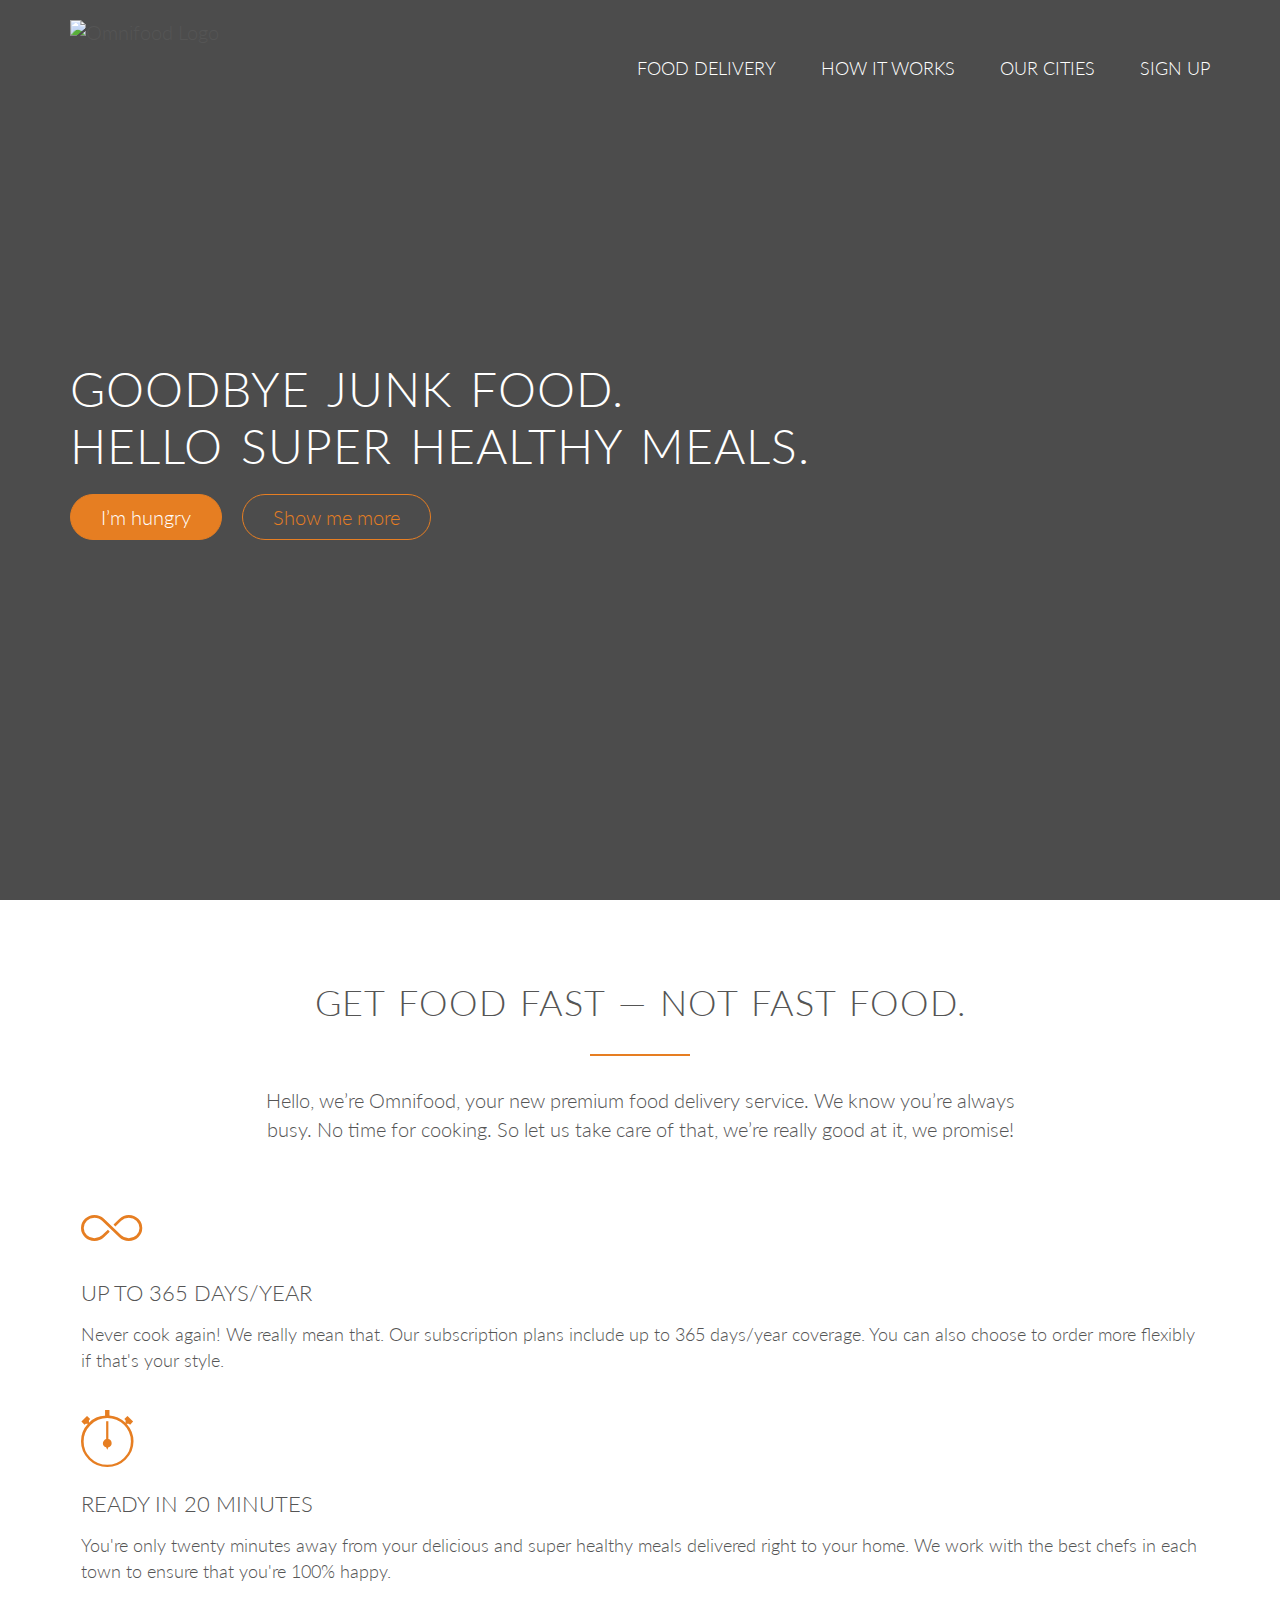
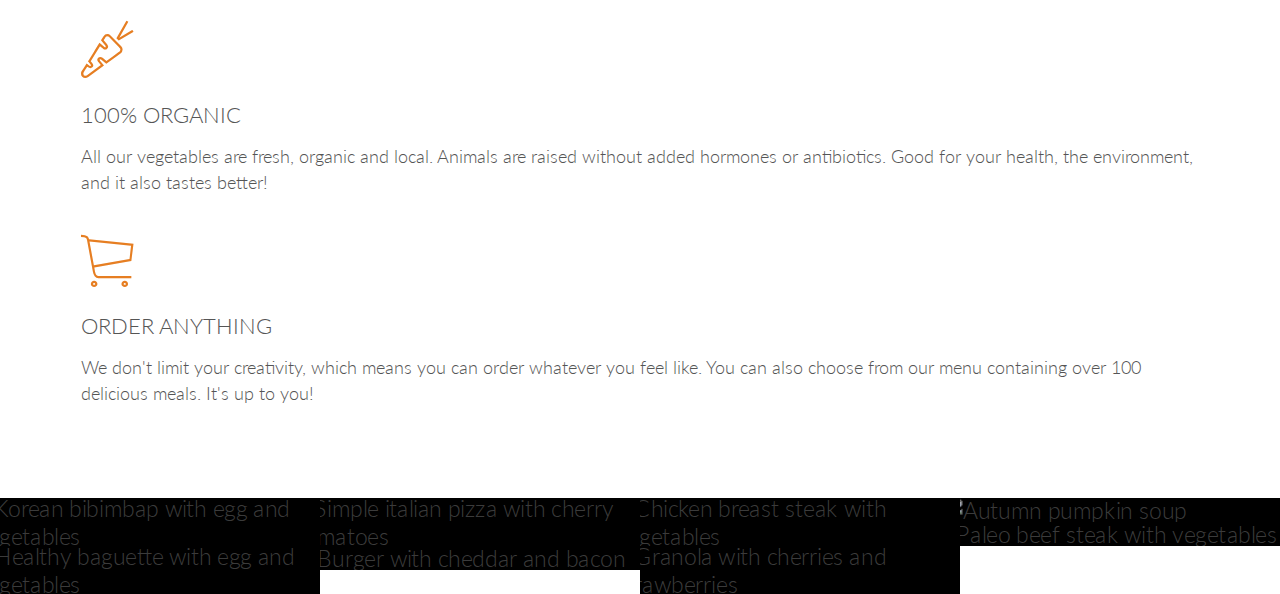
==== Omnifood/index.html @ 39ab2678 "Completed Features and Meals" ====
<!DOCTYPE html>
<html lang="en">

<head>
    <link href="vendors/css/normalize.css" rel="stylesheet" type="text/css">
    <link href="vendors/css/grid.css" rel="stylesheet" type="text/css">
    <link href="vendors/css/ionicons.min.css" rel="stylesheet" type="text/css">
    <link href="resources/css/style.css" rel="stylesheet" type="text/css">
    <link href='https://fonts.googleapis.com/css?family=Lato:400,100,300italic,300' rel='stylesheet' type='text/css'>
    <title>Omnifood</title>
</head>

<body>
    <header>
        <nav>
            <div class="row">
                <img src="resources/img/logo-white.png" alt="Omnifood Logo" class="logo">
                <ul class="main-nav">
                    <li><a href="#">Food delivery</a></li>
                    <li><a href="#">How it works</a></li>
                    <li><a href="#">Our cities</a></li>
                    <li><a href="#">Sign up</a></li>
                </ul>
            </div>
        </nav>
        <div class="hero-text-box">
            <h1>Goodbye junk food. <br> Hello super healthy meals.</h1>
            <a class="btn btn-full" href="#">I’m hungry</a>
            <a class="btn btn-ghost" href="#">Show me more</a>
        </div>
    </header>
    <section class="section-features">
        <div class="row">
            <h2>Get food fast &mdash; not fast food.</h2>
            <p class="long-copy">Hello, we’re Omnifood, your new premium food delivery service. We know you’re always busy. No time for cooking. So let us take care of that, we’re really good at it, we promise!</p>
        </div>
        <div class="row">
            <div class="col span-1-of-4 box">
                <i class="ion-ios-infinite-outline icon-big"></i>
                <h3>Up to 365 days/year</h3>
                <p>Never cook again! We really mean that. Our subscription plans include up to 365 days/year coverage. You can also choose to order more flexibly if that's your style.</p>
            </div>
            <div class="col span-1-of-4 box">
                <i class="ion-ios-stopwatch-outline icon-big"></i>
                <h3>Ready in 20 minutes</h3>
                <p>You're only twenty minutes away from your delicious and super healthy meals delivered right to your home. We work with the best chefs in each town to ensure that you're 100% happy.</p>
            </div>
            <div class="col span-1-of-4 box">
                <i class="ion-ios-nutrition-outline icon-big"></i>
                <h3>100% organic</h3>
                <p>All our vegetables are fresh, organic and local. Animals are raised without added hormones or antibiotics. Good for your health, the environment, and it also tastes better!</p>
            </div>
            <div class="col span-1-of-4 box">
                <i class="ion-ios-cart-outline icon-big"></i>
                <h3>Order anything</h3>
                <p>We don't limit your creativity, which means you can order whatever you feel like. You can also choose from our menu containing over 100 delicious meals. It's up to you!</p>
            </div>
        </div>
    </section>
    <section class="section-meals">
        <ul class="meals-showcase">
            <li>
                <figure class="meal-photo">
                    <img src="resources/img/1.jpg" alt="Korean bibimbap with egg and vegetables">
                </figure>
            </li>
            <li>
                <figure class="meal-photo">
                    <img src="resources/img/2.jpg" alt="Simple italian pizza with cherry tomatoes">
                </figure>
            </li>
            <li>
                <figure class="meal-photo">
                    <img src="resources/img/3.jpg" alt="Chicken breast steak with vegetables">
                </figure>
            </li>
            <li>
                <figure class="meal-photo">
                    <img src="resources/img/4.jpg" alt="Autumn pumpkin soup">
                </figure>
            </li>
        </ul>
        <ul class="meals-showcase">
            <li>
                <figure class="meal-photo">
                    <img src="resources/img/5.jpg" alt="Paleo beef steak with vegetables">
                </figure>
            </li>
            <li>
                <figure class="meal-photo">
                    <img src="resources/img/6.jpg" alt="Healthy baguette with egg and vegetables">
                </figure>
            </li>
            <li>
                <figure class="meal-photo">
                    <img src="resources/img/7.jpg" alt="Burger with cheddar and bacon">
                </figure>
            </li>
            <li>
                <figure class="meal-photo">
                    <img src="resources/img/8.jpg" alt="Granola with cherries and strawberries">
                </figure>
            </li>
        </ul>
    </section>
</body>

</html>
---- Omnifood/resources/css/style.css ----
/* ------------------------------ */
/* BASIC SETUP */
/* ------------------------------ */

* {
    /* Removes global paddings and margins */
    margin: 0px;
    padding: 0px;
    box-sizing: border-box;
}

html {
    background-color: #fff;
    color: #555;
    font-family: "Lato", "Arial", sans-serif;
    font-weight: 300;
    font-size: 20px;
    text-rendering: optimizeLegibility;
}


/* ------------------------------ */
/* REUSEABLE COMPONENTS */
/* ------------------------------ */

.row {
    /* From grid.css */
    max-width: 1140px;
    margin: 0 auto;
}

section {
    padding: 80px 0px;
}

.box {
    padding: 1%;
}

/* ---------------- HEADINGS -------------- */

h1, 
h2,
h3 {
    font-weight: 300;
    text-transform: uppercase;
}

h1 {
    margin-top: 0;
    margin-bottom: 20px;
    color: #fff;
    /* Relative font size */
    font-size: 240%;
    word-spacing: 4px;
    letter-spacing: 1px;
}

h2 {
    font-size: 180%;
    word-spacing: 2px;
    text-align: center;
    margin-bottom: 30px;
    letter-spacing: 1px;
}

h3 {
    font-size: 110%;
    margin-bottom: 15px;
}

/* 'after' refers to items appearing after the block */
h2:after {
    display: block;
    height: 2px;
    background-color: #E67E22;
    content: " ";
    width: 100px;
    margin:0 auto;
    margin-top: 30px;
}

/* ---------------- PARAGRAPHS -------------- */

.long-copy {
    line-height: 145%;
    width: 70%;
    /* Margin-left = ( 100% - 70% )/2 */
    margin-left: 15%;
    text-align: center;
}

.box p {
    font-size: 90%;
    line-height: 145%;
}

/* ---------------- ICONS -------------- */

.icon-big {
    font-size: 350%;
    display: block;
    color: #E67E22;
    margin-bottom: 10px
}

/* ---------------- BUTTONS -------------- */


/* <a> element (link(normal state) and visited) have same design */

.btn:link,
.btn:visited {
    display: inline-block;
    padding: 10px 30px;
    font-weight: 300;
    text-decoration: none;
    border-radius: 200px;
    /* Adds transition timing (it's a property within CSS3) */
    transition: background-color 0.2s, border 0.2s, color 0.2s;
}

.btn-full:link,
.btn-full:visited {
    background-color: #E67E22;
    border: 1px solid #E67E22;
    color: #fff;
    margin-right: 15px;
}

.btn-ghost:link,
.btn-ghost:visited {
    border: 1px solid #E67E22;
    color: #E67E22;
}

.btn:hover,
.btn:active {
    background-color: #CF6D17;
}

.btn-full:hover,
.btn-full:active {
    border: 1px solid #CF6D17;
}

.btn-ghost:hover,
.btn-ghost:active {
    border: 1px solid #CF6D17;
    color: #fff;
}


/* ------------------------------ */
/* HEADER */
/* ------------------------------ */

header {
    /* Linear gradient goes above the image */
    background-image: linear-gradient(rgba(0, 0, 0, 0.7), rgba(0, 0, 0, 0.7)), url(img/hero.jpg);
    background-position: center;
    background-size: cover;
    height: 100vh;
}

.hero-text-box {
    /* Centers the whole box, 1140px is max width of page */
    position: absolute;
    width: 1140px;
    top: 50%;
    left: 50%;
    /* Translate half of its width and height to the left */
    transform: translate(-50%, -50%);
}

.logo {
    height: 100px;
    width: auto;
    float: left;
    margin-top: 20px;
}

.main-nav {
    float: right;
    list-style: none;
    margin-top: 55px;
}

.main-nav li {
    display: inline-block;
    margin-left: 40px;
}

.main-nav li a:link,
.main-nav li a:visited {
    padding: 8px 0;
    color: #fff;
    text-decoration: none;
    text-transform: uppercase;
    font-size: 90%;
    border-bottom: 2px solid transparent;
    transition: border-bottom 0.2s;
}

.main-nav li a:hover,
.main-nav li a:active {
    border-bottom: 2px solid #CF6D17;
}


/* ------------------------------ */
/* FEATURES */
/* ------------------------------ */

.section-features .long-copy {
    margin-bottom: 30px;
}

/* ------------------------------ */
/* MEALS */
/* ------------------------------ */

.section-meals {
    padding: 0;
}

.meals-showcase {
    list-style: none;
    width: 100%;
}

.meals-showcase li {
    display: block;
    float: left;
    width: 25%;
}

.meal-photo {
    width: 100%;
    margin: 0;
    overflow: hidden;
    background-color: #000;
}

.meal-photo img {
    opacity: 0.7;
    width: 100%;
    height: auto;
    transform: scale(1.15);
    transition: transform 0.5s, opacity 0.5s;
}

.meal-photo img:hover {
    opacity: 1;
    transform: scale(1.05);
}
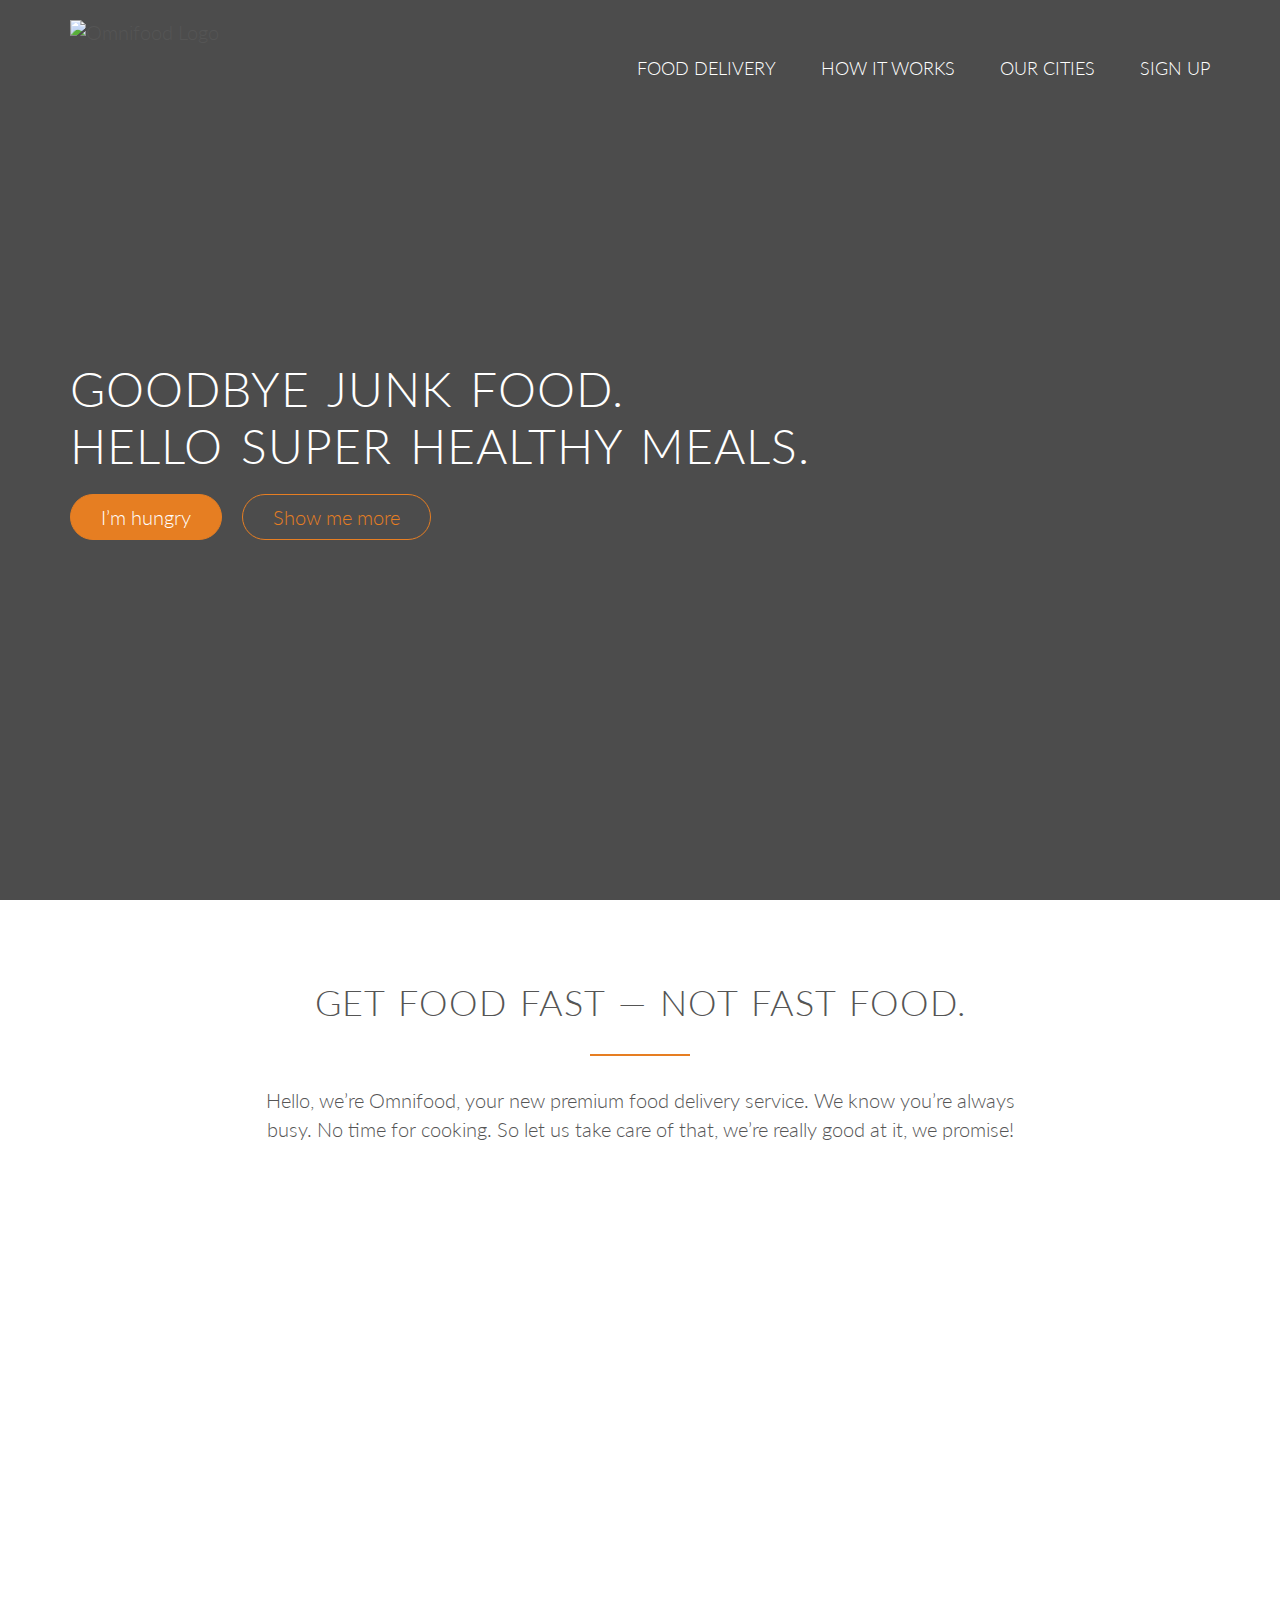
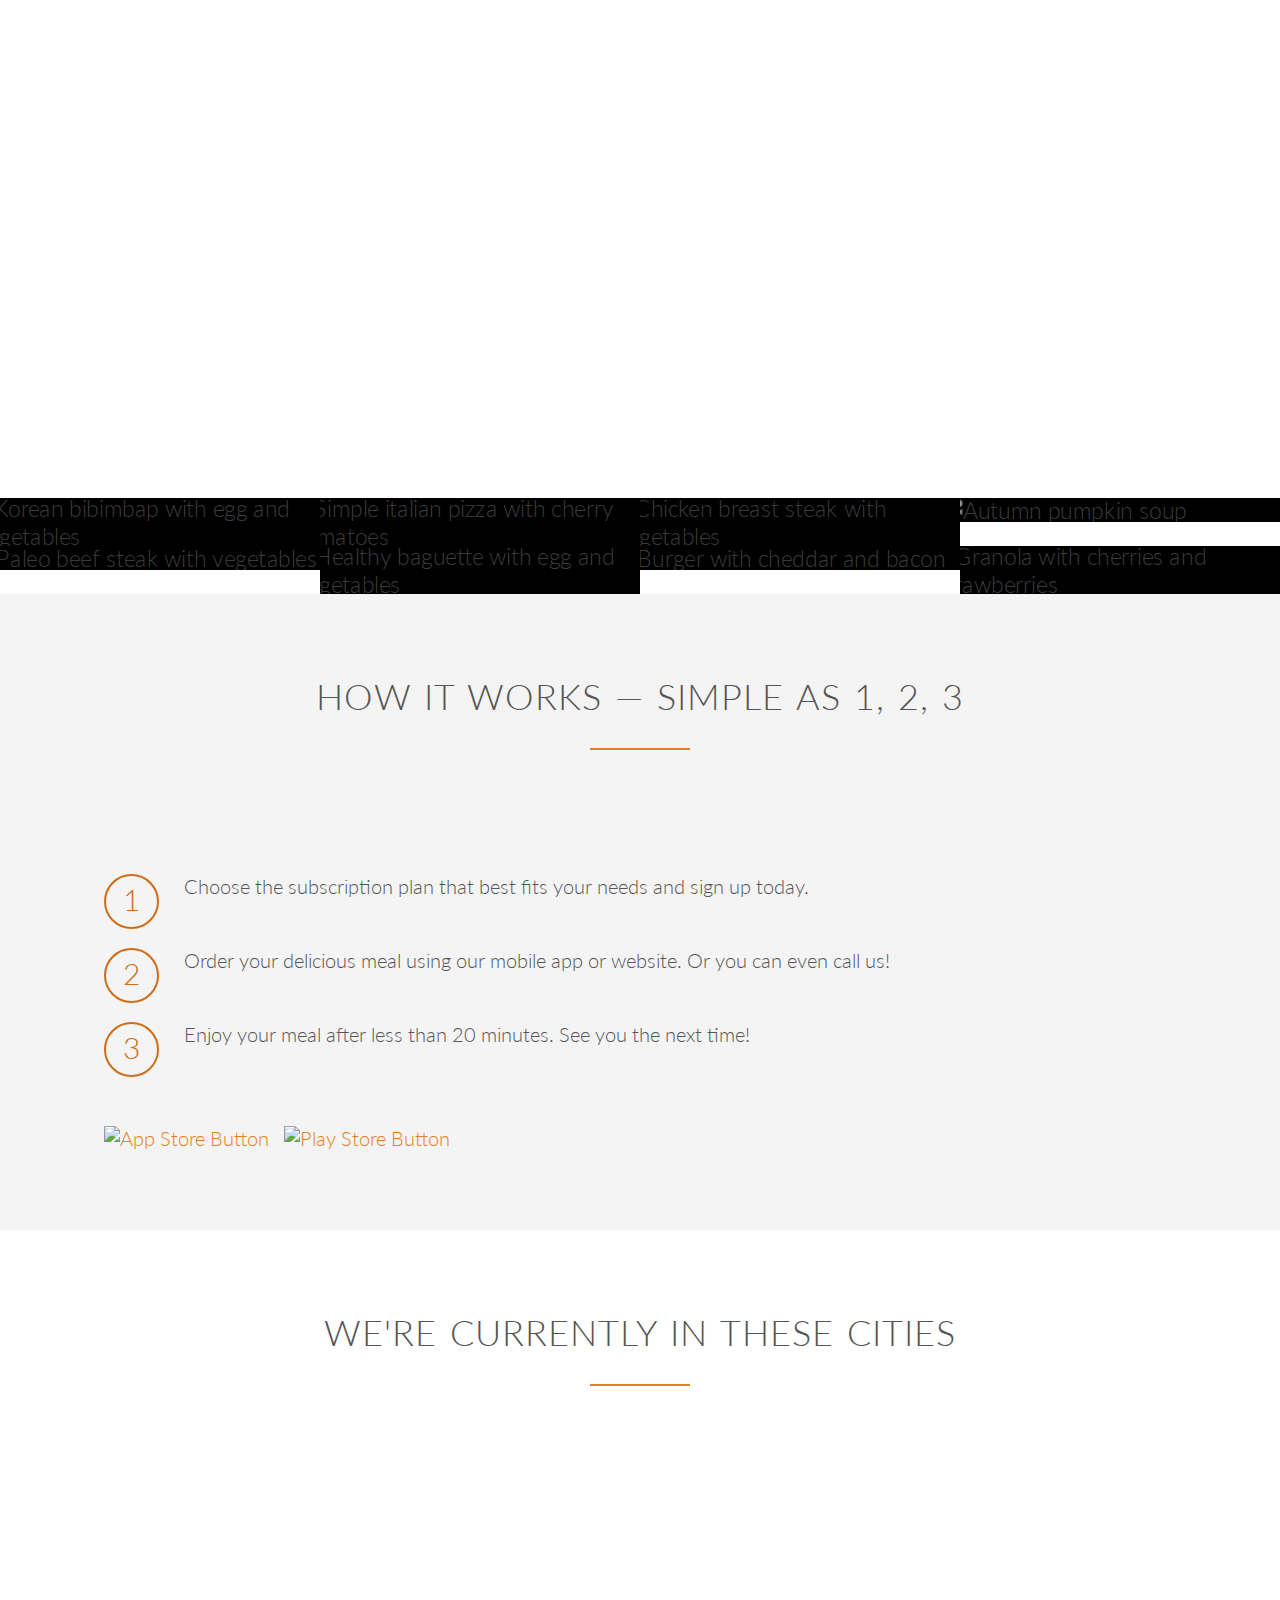
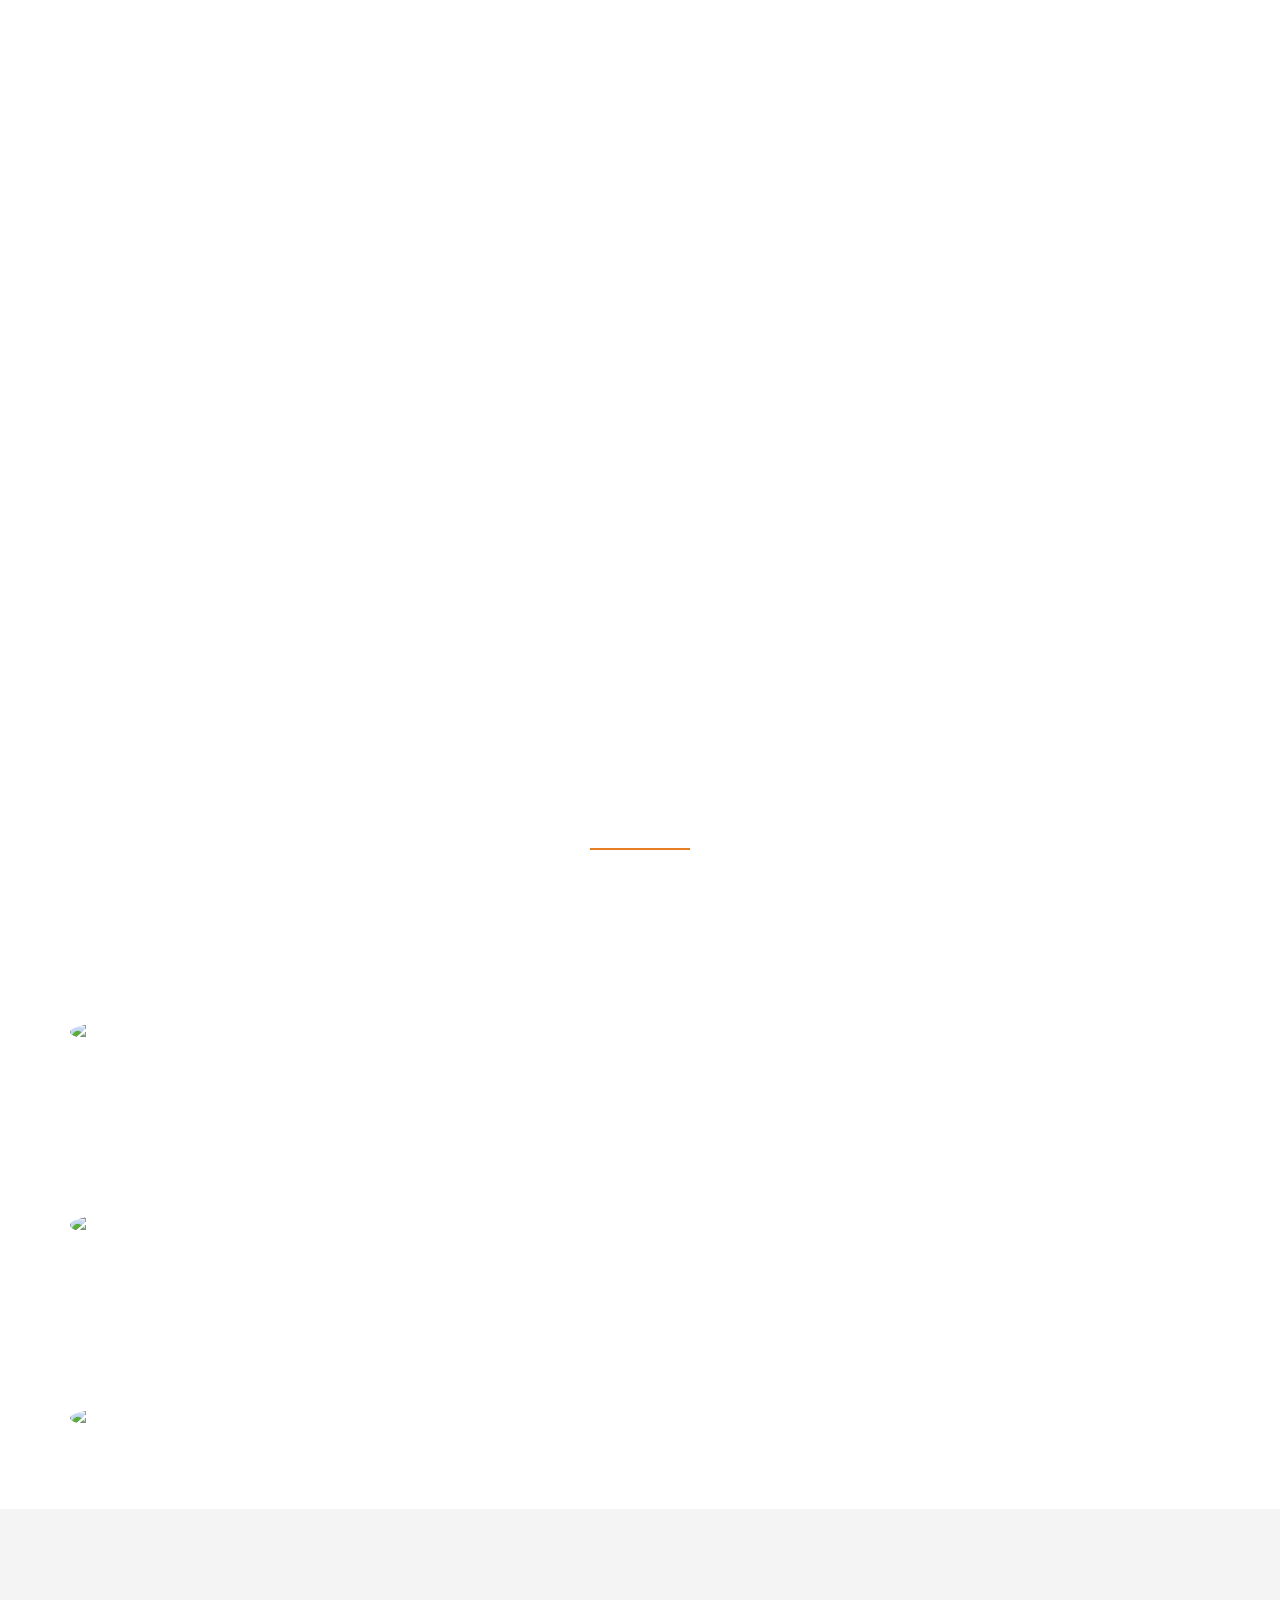
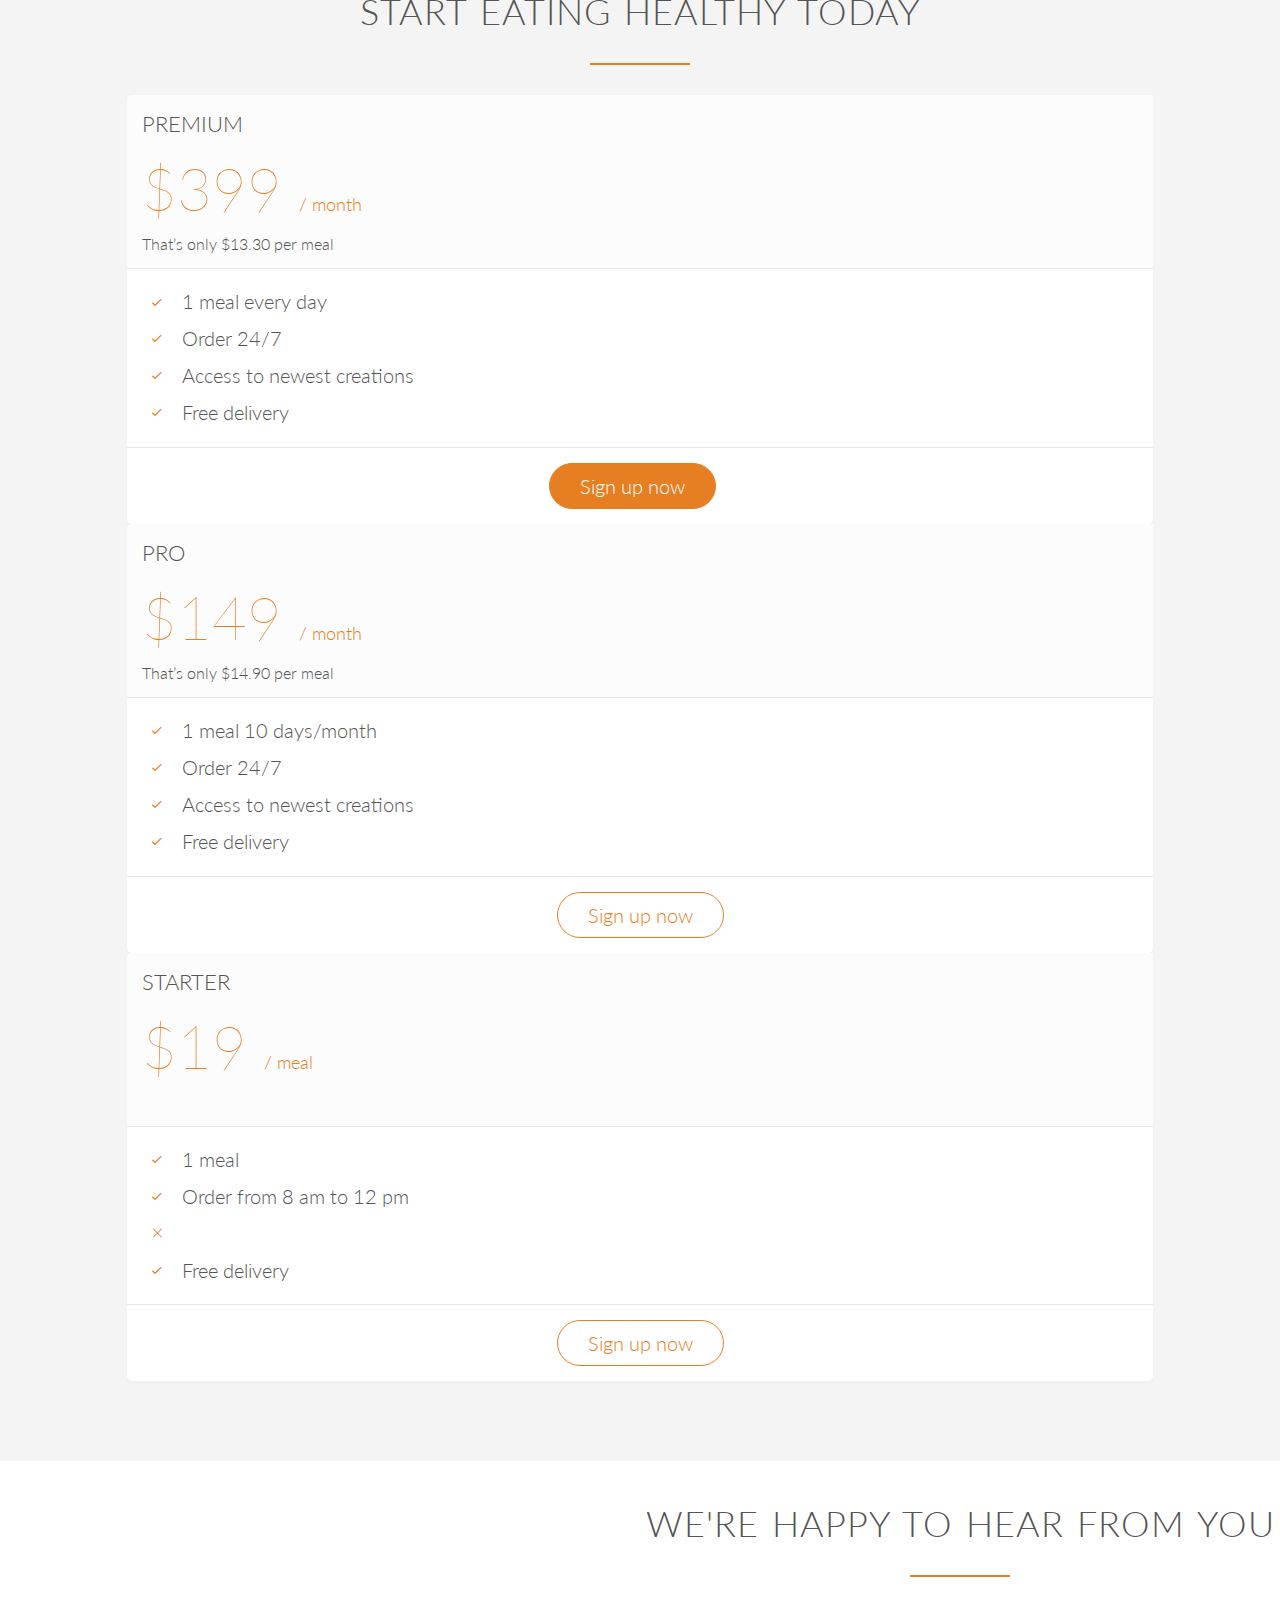
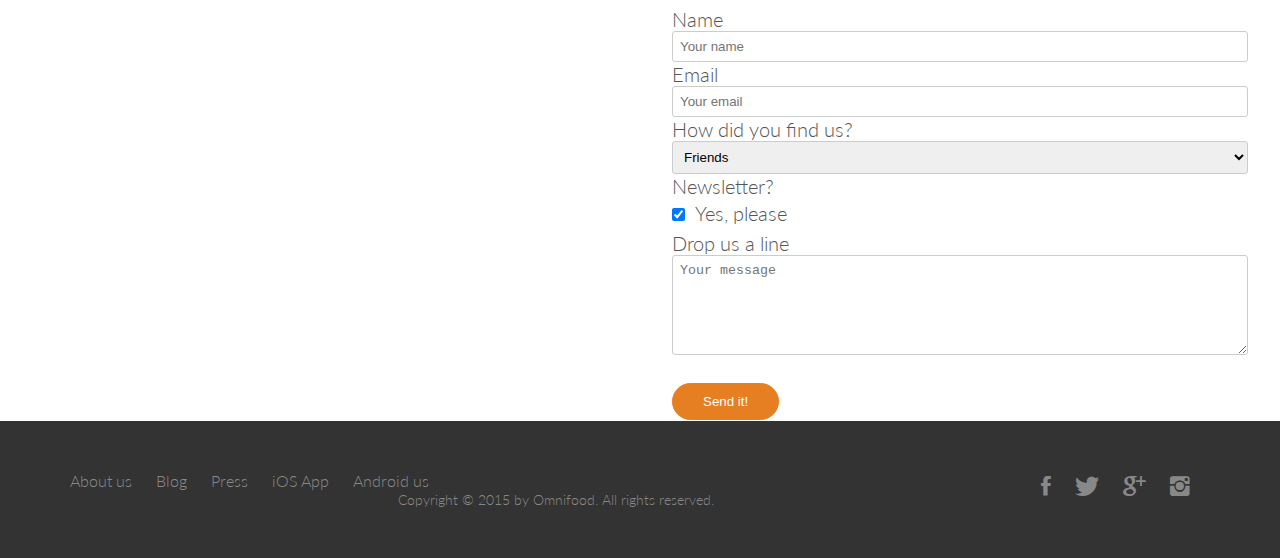
==== commit 6c5c96c0: "Added Maps" ====
--- a/Omnifood/index.html
+++ b/Omnifood/index.html
@@ -2,12 +2,39 @@
 <html lang="en">
 
 <head>
+    <meta charset="utf-8">
+    <!-- Tell mobile phones to start scales with 1 -->
+    <meta name="viewport" content="width=device-width, initial-scale=1.0">
+    <meta name="description" content="Omnifood is a premium food deliveryservice with the mission to bring affordable and healthy meals to as many people as possible.">
     <link href="vendors/css/normalize.css" rel="stylesheet" type="text/css">
     <link href="vendors/css/grid.css" rel="stylesheet" type="text/css">
     <link href="vendors/css/ionicons.min.css" rel="stylesheet" type="text/css">
+    <link href="vendors/css/animate.css" rel="stylesheet" type="text/css">
     <link href="resources/css/style.css" rel="stylesheet" type="text/css">
+    <link href="resources/css/queries.css" rel="stylesheet" type="text/css">
     <link href='https://fonts.googleapis.com/css?family=Lato:400,100,300italic,300' rel='stylesheet' type='text/css'>
     <title>Omnifood</title>
+    <link rel="apple-touch-icon" sizes="57x57" href="resources/favicons/apple-touch-icon-57x57.png">
+    <link rel="apple-touch-icon" sizes="60x60" href="resources/favicons/apple-touch-icon-60x60.png">
+    <link rel="apple-touch-icon" sizes="72x72" href="resources/favicons/apple-touch-icon-72x72.png">
+    <link rel="apple-touch-icon" sizes="76x76" href="resources/favicons/apple-touch-icon-76x76.png">
+    <link rel="apple-touch-icon" sizes="114x114" href="resources/favicons/apple-touch-icon-114x114.png">
+    <link rel="apple-touch-icon" sizes="120x120" href="resources/favicons/apple-touch-icon-120x120.png">
+    <link rel="apple-touch-icon" sizes="144x144" href="resources/favicons/apple-touch-icon-144x144.png">
+    <link rel="apple-touch-icon" sizes="152x152" href="resources/favicons/apple-touch-icon-152x152.png">
+    <link rel="apple-touch-icon" sizes="180x180" href="resources/favicons/apple-touch-icon-180x180.png">
+    <link rel="icon" type="image/png" href="resources/favicons/favicon-32x32.png" sizes="32x32">
+    <link rel="icon" type="image/png" href="resources/favicons/favicon-194x194.png" sizes="194x194">
+    <link rel="icon" type="image/png" href="resources/favicons/favicon-96x96.png" sizes="96x96">
+    <link rel="icon" type="image/png" href="resources/favicons/android-chrome-192x192.png" sizes="192x192">
+    <link rel="icon" type="image/png" href="resources/favicons/favicon-16x16.png" sizes="16x16">
+    <link rel="manifest" href="resources/favicons/manifest.json">
+    <link rel="mask-icon" href="resources/favicons/safari-pinned-tab.svg">
+    <link rel="shortcut icon" href="resources/favicons/favicon.ico">
+    <meta name="msapplication-TileColor" content="#da532c">
+    <meta name="msapplication-TileImage" content="resources/favicons/mstile-144x144.png">
+    <meta name="msapplication-config" content="resources/favicons/browserconfig.xml">
+    <meta name="theme-color" content="#ffffff">
 </head>
 
 <body>
@@ -15,26 +42,28 @@
         <nav>
             <div class="row">
                 <img src="resources/img/logo-white.png" alt="Omnifood Logo" class="logo">
-                <ul class="main-nav">
-                    <li><a href="#">Food delivery</a></li>
-                    <li><a href="#">How it works</a></li>
-                    <li><a href="#">Our cities</a></li>
-                    <li><a href="#">Sign up</a></li>
+                <img src="resources/img/logo.png" alt="Omnifood Logo" class="logo-black">
+                <ul class="main-nav js--main-nav">
+                    <li><a href="#features">Food delivery</a></li>
+                    <li><a href="#works">How it works</a></li>
+                    <li><a href="#cities">Our cities</a></li>
+                    <li><a href="#plans">Sign up</a></li>
                 </ul>
+                <a class="mobile-nav-icon js--nav-icon"><i class="ion-navicon-round"></i></a>
             </div>
         </nav>
         <div class="hero-text-box">
             <h1>Goodbye junk food. <br> Hello super healthy meals.</h1>
-            <a class="btn btn-full" href="#">I’m hungry</a>
-            <a class="btn btn-ghost" href="#">Show me more</a>
+            <a class="btn btn-full js--scroll-to-plans" href="#">I’m hungry</a>
+            <a class="btn btn-ghost js--scroll-to-start" href="#">Show me more</a>
         </div>
     </header>
-    <section class="section-features">
+    <section class="section-features js--section-features" id="features">
         <div class="row">
             <h2>Get food fast &mdash; not fast food.</h2>
             <p class="long-copy">Hello, we’re Omnifood, your new premium food delivery service. We know you’re always busy. No time for cooking. So let us take care of that, we’re really good at it, we promise!</p>
         </div>
-        <div class="row">
+        <div class="row js--wp-1">
             <div class="col span-1-of-4 box">
                 <i class="ion-ios-infinite-outline icon-big"></i>
                 <h3>Up to 365 days/year</h3>
@@ -58,7 +87,7 @@
         </div>
     </section>
     <section class="section-meals">
-        <ul class="meals-showcase">
+        <ul class="meals-showcase clearfix">
             <li>
                 <figure class="meal-photo">
                     <img src="resources/img/1.jpg" alt="Korean bibimbap with egg and vegetables">
@@ -80,7 +109,7 @@
                 </figure>
             </li>
         </ul>
-        <ul class="meals-showcase">
+        <ul class="meals-showcase clearfix">
             <li>
                 <figure class="meal-photo">
                     <img src="resources/img/5.jpg" alt="Paleo beef steak with vegetables">
@@ -103,6 +132,276 @@
             </li>
         </ul>
     </section>
+    <section class="section-steps" id="works">
+        <div class="row">
+            <h2>How it works &mdash; Simple as 1, 2, 3</h2>
+        </div>
+        <div class="row">
+            <div class="col span-1-of-2 steps-box">
+                <img src="resources/img/app-iPhone.png" alt="Omnifood app on iPhone" class="app-screen js--wp-2">
+            </div>
+            <div class="col span-1-of-2 steps-box">
+                <div class="works-step">
+                    <div>1</div>
+                    <p>Choose the subscription plan that best fits your needs and sign up today.</p>
+                </div>
+                <div class="works-step">
+                    <div>2</div>
+                    <p>Order your delicious meal using our mobile app or website. Or you can even call us!</p>
+                </div>
+                <div class="works-step">
+                    <div>3</div>
+                    <p>Enjoy your meal after less than 20 minutes. See you the next time!</p>
+                </div>
+                <a href="#" class="btn-app"><img src="resources/img/download-app.svg" alt="App Store Button"></a>
+                <a href="#" class="btn-app"><img src="resources/img/download-app-android.png" alt="Play Store Button"></a>
+            </div>
+        </div>
+    </section>
+    <section class="section-cities" id="cities">
+        <div class="row">
+            <h2>We're currently in these cities</h2>
+        </div>
+        <div class="row js--wp-3">
+            <div class="col span-1-of-4 box">
+                <img src="resources/img/lisbon-3.jpg" alt="Lisbon">
+                <h3>Lisbon</h3>
+                <div class="city-feature">
+                    <i class="ion-ios-person icon-small"></i> 1600+ happy eaters
+                </div>
+                <div class="city-feature">
+                    <i class="ion-ios-star icon-small"></i> 60+ top chefs
+                </div>
+                <div class="city-feature">
+                    <i class="ion-social-twitter icon-small"></i> <a href="#">@omnifood_lx</a>
+                </div>
+            </div>
+            <div class="col span-1-of-4 box">
+                <img src="resources/img/san-francisco.jpg" alt="San Francisco">
+                <h3>San Francisco</h3>
+                <div class="city-feature">
+                    <i class="ion-ios-person icon-small"></i> 3700+ happy eaters
+                </div>
+                <div class="city-feature">
+                    <i class="ion-ios-star icon-small"></i> 160+ top chefs
+                </div>
+                <div class="city-feature">
+                    <i class="ion-social-twitter icon-small"></i> <a href="#">@omnifood_sf</a>
+                </div>
+            </div>
+            <div class="col span-1-of-4 box">
+                <img src="resources/img/berlin.jpg" alt="Berlin">
+                <h3>Berlin</h3>
+                <div class="city-feature">
+                    <i class="ion-ios-person icon-small"></i> 2300+ happy eaters
+                </div>
+                <div class="city-feature">
+                    <i class="ion-ios-star icon-small"></i> 110+ top chefs
+                </div>
+                <div class="city-feature">
+                    <i class="ion-social-twitter icon-small"></i> <a href="#">@omnifood_berlin</a>
+                </div>
+            </div>
+            <div class="col span-1-of-4 box">
+                <img src="resources/img/london.jpg" alt="London">
+                <h3>London</h3>
+                <div class="city-feature">
+                    <i class="ion-ios-person icon-small"></i> 1200+ happy eaters
+                </div>
+                <div class="city-feature">
+                    <i class="ion-ios-star icon-small"></i> 50+ top chefs
+                </div>
+                <div class="city-feature">
+                    <i class="ion-social-twitter icon-small"></i> <a href="#">@omnifood_london</a>
+                </div>
+            </div>
+        </div>
+    </section>
+    <section class="section-testimonials">
+        <div class="row">
+            <h2>Our customers can't live without us</h2>
+        </div>
+        <div class="row">
+            <div class="col span-1-of-3">
+                <blockquote>Omnifood is just awesome! I just launched a startup which leaves me with no time for cooking, so Omnifood is a life-saver. Now that I got used to it, I couldn't live without my daily meals!</blockquote>
+                <cite><img src="resources/img/customer-1.jpg" alt="Alberto Duncan">Alberto Duncan</cite>
+            </div>
+            <div class="col span-1-of-3">
+                <blockquote>Inexpensive, healthy and great-tasting meals, delivered right to my home. We have lots of food delivery here in Lisbon, but no one comes even close to Omifood. Me and my family are so in love!</blockquote>
+                <cite><img src="resources/img/customer-2.jpg" alt="Joana Silva">Joana Silva</cite>
+            </div>
+            <div class="col span-1-of-3">
+                <blockquote>I was looking for a quick and easy food delivery service in San Franciso. I tried a lot of them and ended up with Omnifood. Best food delivery service in the Bay Area. Keep up the great work!</blockquote>
+                <cite><img src="resources/img/customer-3.jpg" alt="Milton Chapman">Milton Chapman</cite>
+            </div>
+        </div>
+    </section>
+    <section class="section-plans js--section-plans" id="plans">
+        <div class="row">
+            <h2>Start eating healthy today</h2>
+        </div>
+        <div class="row">
+            <div class="col span-1-of-3">
+                <div class="plan-box js--wp-4">
+                    <div>
+                        <h3>Premium</h3>
+                        <p class="plan-price">$399 <span>/ month</span></p>
+                        <p class="plan-price-meal">That’s only $13.30 per meal</p>
+                    </div>
+                    <div>
+                        <ul>
+                            <li><i class="ion-ios-checkmark-empty icon-small"></i>1 meal every day</li>
+                            <li><i class="ion-ios-checkmark-empty icon-small"></i>Order 24/7</li>
+                            <li><i class="ion-ios-checkmark-empty icon-small"></i>Access to newest creations</li>
+                            <li><i class="ion-ios-checkmark-empty icon-small"></i>Free delivery</li>
+                        </ul>
+                    </div>
+                    <div>
+                        <a href="#" class="btn btn-full">Sign up now</a>
+                    </div>
+                </div>
+            </div>
+            <div class="col span-1-of-3">
+                <div class="plan-box">
+                    <div>
+                        <h3>Pro</h3>
+                        <p class="plan-price">$149 <span>/ month</span></p>
+                        <p class="plan-price-meal">That’s only $14.90 per meal</p>
+                    </div>
+                    <div>
+                        <ul>
+                            <li><i class="ion-ios-checkmark-empty icon-small"></i>1 meal 10 days/month</li>
+                            <li><i class="ion-ios-checkmark-empty icon-small"></i>Order 24/7</li>
+                            <li><i class="ion-ios-checkmark-empty icon-small"></i>Access to newest creations</li>
+                            <li><i class="ion-ios-checkmark-empty icon-small"></i>Free delivery</li>
+                        </ul>
+                    </div>
+                    <div>
+                        <a href="#" class="btn btn-ghost">Sign up now</a>
+                    </div>
+                </div>
+            </div>
+            <div class="col span-1-of-3">
+                <div class="plan-box">
+                    <div>
+                        <h3>Starter</h3>
+                        <p class="plan-price">$19 <span>/ meal</span></p>
+                        <p class="plan-price-meal">&nbsp;</p>
+                    </div>
+                    <div>
+                        <ul>
+                            <li><i class="ion-ios-checkmark-empty icon-small"></i>1 meal</li>
+                            <li><i class="ion-ios-checkmark-empty icon-small"></i>Order from 8 am to 12 pm</li>
+                            <li><i class="ion-ios-close-empty icon-small"></i>&nbsp;</li>
+                            <li><i class="ion-ios-checkmark-empty icon-small"></i>Free delivery</li>
+                        </ul>
+                    </div>
+                    <div>
+                        <a href="#" class="btn btn-ghost">Sign up now</a>
+                    </div>
+                </div>
+            </div>
+        </div>
+    </section>
+    <section class="section-form">
+        <div class="map-box">
+            <div class="map"></div>
+            <div class="form-box">
+                <div class="row">
+                    <h2>We're happy to hear from you</h2>
+                </div>
+                <div class="row">
+                    <form method="post" action="#" class="contact-form">
+                        <div class="row">
+                            <div class="col span-1-of-3">
+                                <label for="name">Name</label>
+                            </div>
+                            <div class="col span-2-of-3">
+                                <input type="text" name="name" id="name" placeholder="Your name" required>
+                            </div>
+                        </div>
+                        <div class="row">
+                            <div class="col span-1-of-3">
+                                <label for="email">Email</label>
+                            </div>
+                            <div class="col span-2-of-3">
+                                <input type="email" name="email" id="email" placeholder="Your email" required>
+                            </div>
+                        </div>
+                        <div class="row">
+                            <div class="col span-1-of-3">
+                                <label for="find-us">How did you find us?</label>
+                            </div>
+                            <div class="col span-2-of-3">
+                                <select name="find-us" id="find-us">
+                                    <option value="friends" selected>Friends</option>
+                                    <option value="search">Search engines</option>
+                                    <option value="ad">Advertisement</option>
+                                    <option value="others">Others</option>
+                                </select>
+                            </div>
+                        </div>
+                        <div class="row">
+                            <div class="col span-1-of-3">
+                                <label>Newsletter?</label>
+                            </div>
+                            <div class="col span-2-of-3">
+                                <input type="checkbox" name="news" id="news" checked>Yes, please
+                            </div>
+                        </div>
+                        <div class="row">
+                            <div class="col span-1-of-3">
+                                <label>Drop us a line</label>
+                            </div>
+                            <div class="col span-2-of-3">
+                                <textarea name="message" placeholder="Your message"></textarea>
+                            </div>
+                        </div>
+                        <div class="row">
+                            <div class="col span-1-of-3">
+                                <label>&nbsp;</label>
+                            </div>
+                            <div class="col span-2-of-3">
+                                <input type="submit" value="Send it!">
+                            </div>
+                        </div>
+                    </form>
+                </div>
+            </div>
+        </div>
+    </section>
+    <footer>
+        <div class="row">
+            <div class="col span-1-of-2">
+                <ul class="footer-nav">
+                    <li><a href="#">About us</a></li>
+                    <li><a href="#">Blog</a></li>
+                    <li><a href="#">Press</a></li>
+                    <li><a href="#">iOS App</a></li>
+                    <li><a href="#">Android us</a></li>
+                </ul>
+            </div>
+            <div class="col span-1-of-2">
+                <ul class="social-links">
+                    <li><a href="#"><i class="ion-social-facebook"></i></a></li>
+                    <li><a href="#"><i class="ion-social-twitter"></i></a></li>
+                    <li><a href="#"><i class="ion-social-googleplus"></i></a></li>
+                    <li><a href="#"><i class="ion-social-instagram"></i></a></li>
+                </ul>
+            </div>
+        </div>
+        <div class="row">
+            <p>Copyright &copy; 2015 by Omnifood. All rights reserved.</p>
+        </div>
+    </footer>
+    <script src="https://ajax.googleapis.com/ajax/libs/jquery/1.11.2/jquery.min.js"></script>
+    <script src="//cdn.jsdelivr.net/respond/1.4.2/respond.min.js"></script>
+    <script src="//cdn.jsdelivr.net/html5shiv/3.7.2/html5shiv.min.js"></script>
+    <script src="//cdn.jsdelivr.net/selectivizr/3.7.2/selectivizr.min.js"></script>
+    <script src="vendors/js/jquery.waypoints.min.js"></script>
+    <script src="http://maps.google.com/maps/api/js?sensor=true"></script>
+    <script src="vendors/js/gmaps.js"></script>
+    <script src="resources/js/script.js"></script>
 </body>
 
 </html>
--- a/Omnifood/resources/css/style.css
+++ b/Omnifood/resources/css/style.css
@@ -9,15 +9,28 @@
     box-sizing: border-box;
 }
 
-html {
+html,
+body {
     background-color: #fff;
     color: #555;
     font-family: "Lato", "Arial", sans-serif;
     font-weight: 300;
     font-size: 20px;
     text-rendering: optimizeLegibility;
-}
-
+    x-overflow: hidden;
+}
+
+.clearfix {
+    zoom: 1;
+}
+
+.clearfix:after {
+    content: '.';
+    clear: both;
+    display: block;
+    height: 0;
+    visibility: hidden;
+}
 
 /* ------------------------------ */
 /* REUSEABLE COMPONENTS */
@@ -104,13 +117,45 @@
     margin-bottom: 10px
 }
 
+.icon-small {
+    display: inline-block;
+    width: 30px;
+    text-align: center;
+    color: #E67E22;
+    font-size: 120%;
+    margin-right: 10px;
+
+    /* Secrets to align text and icons */
+    line-height: 120%;
+    vertical-align: middle;
+    margin-top: -5px;
+}
+
 /* ---------------- BUTTONS -------------- */
 
+a:link,
+a:visited {
+    color: #E67E22;
+    text-decoration: none;
+    padding-bottom: 1px;
+    border-bottom: 1px solid #E67E22;
+    transition: border-bottom 0.2s, color 0.2s;
+}
+
+a:hover,
+a:active {
+    color: #555;
+    border-bottom: 1px solid transparent;
+}
+
+/* ---------------- BUTTONS -------------- */
+
 
 /* <a> element (link(normal state) and visited) have same design */
 
 .btn:link,
-.btn:visited {
+.btn:visited,
+input[type=submit] {
     display: inline-block;
     padding: 10px 30px;
     font-weight: 300;
@@ -121,7 +166,8 @@
 }
 
 .btn-full:link,
-.btn-full:visited {
+.btn-full:visited,
+input[type=submit] {
     background-color: #E67E22;
     border: 1px solid #E67E22;
     color: #fff;
@@ -135,12 +181,16 @@
 }
 
 .btn:hover,
-.btn:active {
+.btn:active,
+input[type=submit]:hover,
+input[type=submit]:active {
     background-color: #CF6D17;
 }
 
 .btn-full:hover,
-.btn-full:active {
+.btn-full:active,
+input[type=submit]:hover,
+input[type=submit]:active {
     border: 1px solid #CF6D17;
 }
 
@@ -157,9 +207,10 @@
 
 header {
     /* Linear gradient goes above the image */
-    background-image: linear-gradient(rgba(0, 0, 0, 0.7), rgba(0, 0, 0, 0.7)), url(img/hero.jpg);
+    background-image: linear-gradient(rgba(0, 0, 0, 0.7), rgba(0, 0, 0, 0.7)), url(img/hero-min.jpg);
     background-position: center;
     background-size: cover;
+    background-attachment: fixed;
     height: 100vh;
 }
 
@@ -170,7 +221,8 @@
     top: 50%;
     left: 50%;
     /* Translate half of its width and height to the left */
-    transform: translate(-50%, -50%);
+    -webkit-transform: translate(-50%, -50%);
+            transform: translate(-50%, -50%);
 }
 
 .logo {
@@ -180,6 +232,15 @@
     margin-top: 20px;
 }
 
+.logo-black {
+    display: none;
+    height: 50px;
+    width: auto;
+    float: left;
+    margin: 5px 0;
+}
+
+/* main navigation */
 .main-nav {
     float: right;
     list-style: none;
@@ -207,6 +268,49 @@
     border-bottom: 2px solid #CF6D17;
 }
 
+/* mobile navigation */
+.mobile-nav-icon {
+    float: right;
+    margin-top: 30px;
+    cursor: pointer;
+    display: none;
+}
+
+.mobile-nav-icon i {
+    font-size: 200%;
+    color: #fff;
+}
+
+/* sticky navigation */
+.sticky {
+    position: fixed;
+    top: 0;
+    left: 0;
+    width: 100%;
+    background-color: rgba(255, 255, 255, 0.98);
+    box-shadow: 0 2px 2px #efefef;
+    /* Defines vertical stacking of elements, now nav will be above all elements */
+    z-index: 9999;
+}
+
+.sticky .main-nav {
+    margin-top: 18px;
+}
+
+.sticky .logo-black {
+    display: block;
+}
+
+.sticky .logo {
+    display: none;
+}
+
+.sticky .main-nav li a:link,
+.sticky .main-nav li a:visited {
+    padding: 16px 0;
+    color: #555;
+}
+
 
 /* ------------------------------ */
 /* FEATURES */
@@ -246,11 +350,349 @@
     opacity: 0.7;
     width: 100%;
     height: auto;
-    transform: scale(1.15);
+    -webkit-transform: scale(1.15);
+            transform: scale(1.15);
+    transition: opacity 0.5s, -webkit-transform 0.5s;
     transition: transform 0.5s, opacity 0.5s;
+    transition: transform 0.5s, opacity 0.5s, -webkit-transform 0.5s;
 }
 
 .meal-photo img:hover {
     opacity: 1;
-    transform: scale(1.05);
+    -webkit-transform: scale(1.05);
+            transform: scale(1.05);
+}
+
+/* ------------------------------ */
+/* HOW IT WORKS */
+/* ------------------------------ */
+
+.section-steps {
+    background-color: #f4f4f4;
+}
+
+/* Selects first of the step boxes */
+.steps-box:first-child {
+    text-align: right;
+    padding-right: 3%;
+    margin-top: 30px;    
+}
+
+.steps-box:last-child {
+    padding-left: 3%;
+    margin-top: 70px;
+}
+
+.app-screen {
+    width: 40%;
+}
+
+.works-step {
+    margin-bottom: 50px;
+}
+
+.works-step:last-of-type {
+    margin-bottom: 80px;
+}
+
+.works-step div {
+    color: #CF6D17;
+    border: 2px solid #CF6D17;
+    display: inline-block;
+    border-radius: 50%;
+    height: 55px;
+    width: 55px;
+    text-align: center;
+    padding: 5px;
+    float: left;
+    font-size: 150%;
+    margin-right: 25px;
+}
+
+.btn-app:link,
+.btn-app:visited {
+    border: 0;
+}
+
+.btn-app img {
+    height: 50px;
+    width: auto;
+    margin-right: 10px;
+}
+
+/* ------------------------------ */
+/* CITIES */
+/* ------------------------------ */
+
+.box img {
+    width: 100%;
+    height: auto;
+    margin-bottom: 15px;
+}
+
+.city-feature {
+    margin-bottom: 5px;
+}
+
+/* ------------------------------ */
+/* TESTIMONIALS */
+/* ------------------------------ */
+
+.section-testimonials {
+    background-image: linear-gradient(rgba(0, 0, 0, 0.8), rgba(0, 0, 0, 0.8)), url(img/back-customers-min.jpg);
+    background-size: cover;
+    color: #fff;
+    background-attachment: fixed;
+}
+
+blockquote {
+    padding: 2%;
+    font-style: italic;
+    line-height: 145%;
+    position: relative;
+    margin-top: 40px;
+}
+
+blockquote:before {
+    content: "\201c";
+    font-size: 500%;
+    display: block;
+    position: absolute;
+    top: -5px;
+    left: -5px;
+}
+
+cite {
+    font-size: 90%;
+    margin-top: 25px;
+    display: block;
+}
+
+cite img {
+    height: 45px;
+    border-radius: 50%;
+    margin-right: 10px;
+    vertical-align: middle;
+}
+
+/* ------------------------------ */
+/* SIGN UP */
+/* ------------------------------ */
+
+.section-plans {
+    background-color: #f4f4f4;
+}
+
+.plan-box {
+    background-color: #fff;
+    border-radius: 5px;
+    width: 90%;
+    margin-left: 5%;
+    /* x-axis offset, y-axis offset, blur, color */
+    box-shadow: 0px 2px 2px #efefef;
+}
+
+.plan-box div {
+    padding: 15px;
+    border-bottom: 1px solid #e8e8e8;
+}
+
+.plan-box div:last-child {
+    text-align: center;
+    border-bottom: 0;
+}
+
+.plan-box div:first-child {
+    background-color: #fcfcfc;
+    border-top-left-radius: 5px;
+    border-top-left-radius: 5px;
+}
+
+.plan-price {
+    font-size: 300%;
+    margin-bottom: 10px;
+    font-weight: 100;
+    color: #E67E22;
+}
+
+.plan-price span {
+    font-size: 30%;
+    font-weight: 300;
+}
+
+.plan-price-meal {
+    font-size: 80%;
+}
+
+.plan-box ul {
+    list-style: none;
+}
+
+.plan-box ul li {
+    padding: 5px 0;
+}
+
+/* ------------------------------ */
+/* FORM */
+/* ------------------------------ */
+
+.contact-form {
+    width: 90%;
+    margin: 0 auto;
+}
+
+input[type=text],
+input[type=email],
+select,
+textarea {
+    width: 100%;
+    padding: 7px;
+    border-radius: 3px;
+    border: 1px solid #ccc;
+}
+
+textarea {
+    height: 100px;
+}
+
+input[type=checkbox] {
+    margin: 10px 10px 10px 0;
+}
+
+*:focus {
+    outline: none;
+}
+
+.section-form {
+    padding: 0;
+}
+
+.map-box {
+    width: 100%;
+    height: 560px;
+    position: relative;
+}
+
+.map {
+    width: 100%;
+    height: 560px;
+    position: relative;
+    z-index: 0;
+}
+
+.form-box {
+    position: absolute;
+    width: 50%;
+    top: 0;
+    right: 0;
+    background-color: rgba(255, 255, 255, 0.8);
+    z-index: 10;
+    height: 560px;
+    padding-top: 40px;
+}
+
+/* ------------------------------ */
+/* FOOTER */
+/* ------------------------------ */
+
+footer {
+    background-color: #333;
+    padding: 50px;
+    font-size: 80%;
+}
+
+.footer-nav {
+    list-style: none;
+    float: left;
+}
+
+.social-links {
+    list-style: none;
+    float: right;
+}
+
+.footer-nav li,
+.social-links li {
+    display: inline-block;
+    margin-right: 20px;
+}
+
+.footer-nav:last-child,
+.social-links:last-child {
+    margin-right: 0;
+}
+
+.footer-nav li a:link,
+.footer-nav li a:visited,
+.social-links li a:link,
+.social-links li a:visited {
+    text-decoration: none;
+    border: 0;
+    color: #888;
+    transition: color 0.2s;
+}
+
+.footer-nav li a:hover,
+.footer-nav li a:active {
+    color: #ddd;
+}
+
+.social-links li a:link,
+.social-links li a:visited {
+    font-size: 160%;
+}
+
+.ion-social-facebook,
+.ion-social-twitter,
+.ion-social-googleplus,
+.ion-social-instagram {
+    transition: color 0.2s;
+}
+
+.ion-social-facebook:hover,
+.ion.social-facebook:active {
+    color: #3B5998;
+}
+
+.ion-social-twitter:hover,
+.ion.social-twitter:active {
+    color: #00AEED;
+}
+
+.ion-social-googleplus:hover,
+.ion.social-googleplus:active {
+    color: #DD4B39;
+}
+
+.ion-social-instagram:hover,
+.ion.social-instagram:active {
+    color: #517FA4;
+}
+
+footer p {
+    color: #888;
+    text-align: center;
+    font-size: 90%;
+    margin-top: 20px;
+}
+
+/* ------------------------------ */
+/* ANIMATIONS */
+/* ------------------------------ */
+
+.js--wp-1,
+.js--wp-2,
+.js--wp-3 {
+    opacity: 0;
+    animation-duration: 1s;
+}
+
+.js--wp-4 {
+    animation-duration: 1s;
+}
+
+.js--wp-1.animated,
+.js--wp-2.animated,
+.js--wp-3.animated {
+    opacity: 1;
 }--- a/Omnifood/resources/css/queries.css
+++ b/Omnifood/resources/css/queries.css
@@ -0,0 +1,203 @@
+/* Big tablets to 1200px (widths smaller than the 1140px row) */
+@media only screen and (max-width: 1200px) {
+    .row {
+        padding: 0 2%;
+    }
+
+    .hero-text-box {
+        width: 100%;
+        padding: 0 2%;
+    }
+}
+
+
+/* Small tablets to big tablets: from 768px to 1023px */
+@media only screen and (max-width: 1023px) {
+    body {
+        font-size: 18px;
+    }
+
+    section {
+        padding: 60px;
+    }
+
+    .long-copy {
+        width: 80%;
+        margin-left: 10%;
+    }
+
+    .steps-box {
+        margin-top: 10px;
+    }
+
+    .steps-box:last-child {
+    	margin-top: 10px;
+    }
+
+    .works-steps {
+        margin-bottom: 40px;
+    }
+
+    .works-step:last-of-type {
+    	margin-bottom: 60px;
+    }
+
+    .app-screen {
+    	width: 50%;
+    }
+
+    .icon-small {
+    	width: 17px;
+    	margin-right: 10px;
+    }
+
+    .city-feature {
+    	font-size: 90%;
+    }
+
+    .plan-box {
+    	width: 100%;
+    	margin-left: 0;
+    }
+
+    .plan-price {
+    	font-size: 250%;
+    }
+
+    .contact-form {
+    	width: 90%;
+    }
+}
+
+
+/* Small phones to small tablets: from 481px to 767px */
+@media only screen and (max-width: 767px) {
+	body {
+        font-size: 16px;
+    }
+
+    section {
+        padding: 30px 0;
+    }
+
+    .row,
+    .hero-text-box {
+    	padding: 0 4%;
+    }
+
+    .col {
+    	width: 100%;
+    	margin: 0 0 4% 0;
+    }
+
+    .mobile-nav-icon {
+        display: inline-block;
+    }
+
+    .main-nav {
+        float: left;
+        margin-top: 35px;
+        margin-left: 25px;
+        display: none;
+    }
+
+    .main-nav li {
+        display: block;
+    }
+
+    .main-nav li a:link,
+    .main-nav li a:visited {
+        display: block;
+        border: 0;
+        padding: 10px 0;
+        font-size: 100%;
+    }
+
+    /* sticky navigation */
+
+    .sticky .main-nav {
+        margin-top: 10px;
+    }
+
+    .sticky .main-nav li a:link,
+    .sticky .main-nav li a:visited {
+        padding: 10px 0;
+    }
+
+    .sticky .mobile-nav-icon {
+        margin-top: 10px;
+    }
+
+    .sticky .mobile-nav-icon i {
+        color: #555;
+    }
+
+    h1 {
+    	font-size: 180%;
+    }
+
+    h2 {
+    	font-size: 150%
+    }
+
+    .long-copy {
+    	width: 100%;
+    	margin-left: 0%;
+    }
+
+    .app-screen {
+    	width: 40%;
+    }
+
+    .steps-box:first-child {
+    	text-align: center;
+    }
+
+    .works-step div {
+    	height: 40px;
+    	width: 40px;
+    	margin-right: 15px;
+    	padding: 4px;
+    	font-size: 120%;
+    }
+
+    .works-step {
+    	margin-bottom: 20px;
+    }
+
+    .works-step:last-of-type {
+    	margin-bottom: 20px;
+    }
+
+    .map-box {
+        width: 100%;
+        height: auto;
+        position: relative;
+    }
+
+    .map {
+        width: 100%;
+        height: 300px;
+        position: relative;
+        z-index: 0;
+    }
+
+    .form-box {
+        position: relative;
+        width: 100%;
+        height: auto;
+        padding: 30px 0;
+    }
+}
+
+
+/* Small phones from 0 to 480px */
+@media only screen and (max-width: 480px) {
+	.section {
+		padding: 25px 0;
+	}
+
+	.contact-form {
+    	width: 100%;
+    }
+}
